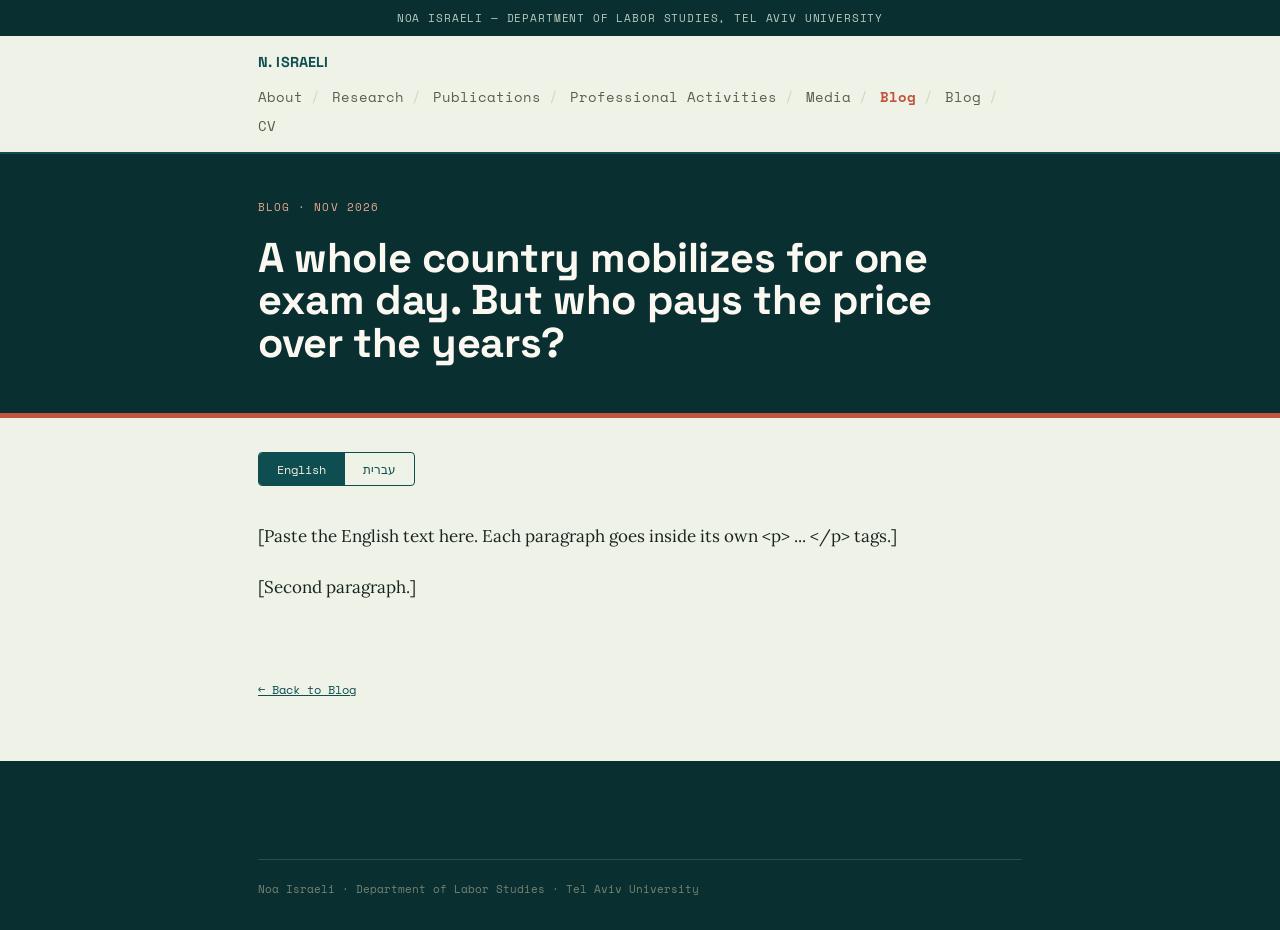
==== blog-suneung.html @ e4546d4b "add blog" ====
<!DOCTYPE html>
<html lang="en">
<head>
<meta charset="UTF-8">
<meta name="viewport" content="width=device-width, initial-scale=1.0">
<title>Noa Israeli — Blog: Suneung and Korean mothers</title>
<meta name="description" content="[One-sentence description of the post, in English.]">
<link rel="preconnect" href="https://fonts.googleapis.com">
<link rel="preconnect" href="https://fonts.gstatic.com" crossorigin>
<link href="https://fonts.googleapis.com/css2?family=Space+Grotesk:wght@500;600;700&family=Lora:ital,wght@0,400;0,500;0,600;1,400;1,500&family=Space+Mono:wght@400;700&family=Heebo:wght@400;500;700&family=Frank+Ruhl+Libre:wght@400;500;700&display=swap" rel="stylesheet">
<link rel="stylesheet" href="style.css">
<link rel="stylesheet" href="blog.css">
<link rel="canonical" href="https://noa-israeli.com/blog-suneung.html">
</head>
<body>

<div class="masthead">Noa Israeli — Department of Labor Studies, Tel Aviv University</div>

<header>
  <div class="nav-inner">
    <a class="brand" href="/">N. ISRAELI</a>
    <button class="nav-toggle" id="navToggle" aria-label="Menu">☰</button>
    <nav>
      <ul id="navList">
        <li><a href="/">About</a></li>
        <li><a href="research.html">Research</a></li>
        <li><a href="publications.html">Publications</a></li>
        <li><a href="professional.html">Professional Activities</a></li>
        <li><a href="media.html">Media</a></li>
        <li><a href="blog.html" class="active">Blog</a></li>
        <li><a href="blog.html">Blog</a></li><li><a href="cv.html">CV</a></li>
      </ul>
    </nav>
  </div>
</header>

<div class="hero-band">
  <div class="titleblock compact">
    <div class="kicker mono">Blog · Nov 2026</div>

    <!-- Title: English and Hebrew (the language switch shows one at a time) -->
    <h1 class="page-title" data-lang="en" lang="en">A whole country mobilizes for one exam day. But who pays the price over the years?</h1>
    <h1 class="page-title" data-lang="he" lang="he" dir="rtl" hidden>מדינה שלמה מתגייסת ליום בחינה אחד. אבל מי משלמות את המחיר לאורך שנים?</h1>
  </div>
</div>

<main>

  <div class="lang-switch" role="group" aria-label="Language">
    <button type="button" data-set="en" aria-pressed="true">English</button>
    <button type="button" data-set="he" aria-pressed="false">עברית</button>
  </div>

  <!-- ================= ENGLISH VERSION ================= -->
  <article class="post-body" data-lang="en" lang="en">
    <p>[Paste the English text here. Each paragraph goes inside its own &lt;p&gt; ... &lt;/p&gt; tags.]</p>
    <p>[Second paragraph.]</p>

    <!-- Optional: a sub-heading inside the post -->
    <!-- <h2>Sub-heading</h2> -->

    <!-- Optional: sources -->
    <!-- <p class="sources">Sources: ... </p> -->
  </article>

  <!-- ================= HEBREW VERSION ================= -->
  <article class="post-body" data-lang="he" lang="he" dir="rtl" hidden>
    <p>[הדביקי כאן את הטקסט בעברית. כל פסקה בתוך תגיות &lt;p&gt; ... &lt;/p&gt; משלה.]</p>
    <p>[פסקה שנייה.]</p>

    <!-- <h2>כותרת משנה</h2> -->
    <!-- <p class="sources">מקורות: ... </p> -->
  </article>

  <p class="post-back"><a href="blog.html">← Back to Blog</a></p>

</main>

<footer>
  <div class="inner">
    <div class="colophon">Noa Israeli · Department of Labor Studies · Tel Aviv University </div>
  </div>
</footer>

<script>
  const toggle = document.getElementById('navToggle');
  const list = document.getElementById('navList');
  toggle.addEventListener('click', () => list.classList.toggle('open'));
  list.querySelectorAll('a').forEach(a => a.addEventListener('click', () => list.classList.remove('open')));

  // Language switch: everything with data-lang="en" or "he" is shown/hidden together.
  // A link ending in #he (e.g. blog-suneung.html#he) opens the Hebrew version directly.
  function setLang(lang){
    document.querySelectorAll('[data-lang]').forEach(el => { el.hidden = (el.dataset.lang !== lang); });
    document.querySelectorAll('.lang-switch button').forEach(b => b.setAttribute('aria-pressed', String(b.dataset.set === lang)));
    document.documentElement.lang = lang;
    try { history.replaceState(null, '', lang === 'he' ? '#he' : location.pathname); } catch(e) {}
  }
  document.querySelectorAll('.lang-switch button').forEach(b => b.addEventListener('click', () => setLang(b.dataset.set)));
  setLang(location.hash === '#he' ? 'he' : 'en');
</script>

</body>
</html>
---- style.css ----
:root{
  --paper:#EFF2E7;
  --paper-shade:#E1E7D5;
  --ink:#182420;
  --ink-soft:#57614F;
  --teal:#0E4E51;
  --teal-deep:#092F31;
  --clay:#C1543A;
  --clay-deep:#9C4230;
  --line:#CFD8BE;
  --cream:#F4EFDF;
}
*{box-sizing:border-box;}
html{scroll-behavior:smooth;}
body{
  margin:0;
  background:var(--paper);
  color:var(--ink);
  font-family:'Lora', Georgia, serif;
  font-size:17px;
  line-height:1.72;
  -webkit-font-smoothing:antialiased;
}
a{color:var(--teal);}
a:hover{color:var(--clay);}
::selection{background:var(--clay); color:#fff;}
.mono{font-family:'Space Mono', monospace;}

.masthead{
  background:var(--teal-deep); color:#B9C9BE;
  font-family:'Space Mono', monospace;
  font-size:.66rem; letter-spacing:.08em; text-transform:uppercase;
  padding:9px 28px; text-align:center;
}
header{
  position:sticky; top:0; z-index:50;
  background:rgba(239,242,231,0.94);
  backdrop-filter:blur(6px);
  border-bottom:2px solid var(--teal);
}
.nav-inner{
  max-width:820px; margin:0 auto;
  display:flex; align-items:center; justify-content:space-between;
  padding:14px 28px; flex-wrap:wrap; gap:10px;
}
.brand{
  font-family:'Space Grotesk', sans-serif; font-weight:700; font-size:.9rem;
  letter-spacing:.01em; color:var(--teal); text-decoration:none;
}
nav ul{
  list-style:none; display:flex; gap:4px; margin:0; padding:0; flex-wrap:wrap;
  font-family:'Space Mono', monospace; font-size:.9rem;
}
nav ul li:not(:last-child)::after{content:'/'; color:var(--line); margin:0 8px;}
nav ul li{display:flex; align-items:center;}
nav a{color:var(--ink-soft); text-decoration:none;}
nav a:hover{color:var(--clay);}
nav a.active{color:var(--clay); font-weight:700;}
.nav-toggle{display:none;}

@media (max-width:760px){
  .nav-inner{justify-content:flex-start;}
  nav ul{
    position:fixed; inset:0 0 auto 0; top:auto; flex-direction:column;
    background:var(--paper); padding:18px 28px; gap:12px;
    border-bottom:2px solid var(--teal);
    transform:translateY(-140%); transition:transform .25s ease;
    align-items:flex-start;
  }
  nav ul.open{transform:translateY(0); position:absolute; top:100%;}
  nav ul li::after{display:none;}
  .nav-toggle{
    display:block; background:none; border:1px solid var(--line);
    border-radius:4px; width:36px; height:32px; cursor:pointer; color:var(--teal);
    margin-left:auto;
  }
}
main{max-width:820px; margin:0 auto; padding:0 28px;}


/* HERO band — used on every page, content varies */
.hero-band{
  background:var(--teal-deep);
  color:var(--cream);
  border-bottom:5px solid var(--clay);
}
.titleblock{max-width:820px; margin:0 auto; padding:56px 28px 44px;}
.titleblock.compact{padding:44px 28px 36px;}
.titleblock .kicker{
  font-family:'Space Mono', monospace; font-size:.66rem; color:#E3A88F;
  letter-spacing:.1em; text-transform:uppercase; margin-bottom:20px;
}
h1{
  font-family:'Space Grotesk', sans-serif; font-weight:700;
  font-size:clamp(2.3rem, 5.4vw, 3.6rem); line-height:1.03;
  margin:0 0 12px; color:#FBF8F1; letter-spacing:-.01em;
}
h1.page-title{font-size:clamp(1.8rem, 4vw, 2.6rem);}
.subtitle{
  font-family:'Lora', serif; font-style:italic; font-weight:400;
  font-size:1.12rem; color:#C7D3C4; margin:0 0 6px;
}

.abstract{
  border-top:2.5px solid var(--clay);
  border-bottom:2.5px solid var(--clay);
  padding:26px 0; margin:24px 0;
}
.abstract .label{
  font-family:'Space Mono', monospace; font-size:.66rem; font-weight:700;
  letter-spacing:.1em; text-transform:uppercase; color:var(--clay);
  margin-bottom:12px;
}
.abstract p{margin:0; color:#EDE9DB;}
.keywords{
  font-family:'Space Mono', monospace; font-size:.7rem; color:#A9B8A6;
  margin-top:16px; line-height:1.9;
}
.keywords b{color:#E3A88F; font-weight:700;}

.hero-links{
  display:flex; flex-wrap:wrap; gap:8px 22px; margin-top:22px;
  font-family:'Space Mono', monospace; font-size:.90rem;
}
.hero-links a{color:#F4EFDF; text-decoration:none; border-bottom:1px solid rgba(244,239,223,.35); padding-bottom:2px;}
.hero-links a:hover{border-color:var(--clay); color:var(--clay);}
.hero-links a.cv{font-weight:700; color:var(--clay); border-bottom-color:var(--clay);}

/* Sections */
section{padding:50px 0 54px; border-bottom:1px solid var(--line);}
section:last-of-type{border-bottom:none;}
.sec-head{display:flex; align-items:baseline; gap:14px; margin-bottom:26px;}
.sec-num{font-family:'Space Mono', monospace; font-size:.85rem; color:var(--clay); font-weight:700; display:none;}
h2{
  font-family:'Space Grotesk', sans-serif; font-weight:700; font-size:1.4rem; margin:0;
  color:var(--teal-deep); letter-spacing:-.01em;
}
h3.block-title{
  font-family:'Space Grotesk', sans-serif; font-weight:600; font-size:1.08rem;
  color:var(--teal-deep); margin:0 0 10px;
}

.table-caption{
  font-family:'Space Mono', monospace; font-size:.64rem; letter-spacing:.08em;
  text-transform:uppercase; color:var(--ink-soft); margin-bottom:10px;
}

.about-grid{display:grid; grid-template-columns:1fr 220px; gap:40px; align-items:start;}
@media (max-width:640px){
  .about-grid{grid-template-columns:1fr;}
  .figure{max-width:130px; margin:0 auto;}
}
.figure{border:1.5px solid var(--teal); padding:4px; background:var(--paper-shade);}
.figure img{width:100%; display:block; aspect-ratio:3/4; object-fit:cover;}
.figure .placeholder{
  width:100%; aspect-ratio:3/4; display:flex; align-items:center; justify-content:center;
  text-align:center; font-family:'Space Mono', monospace; font-size:.66rem;
  color:var(--ink-soft); padding:16px; line-height:1.6; border:1px dashed var(--line);
}
.about-grid > div:first-child > p:first-child{margin-top:0;}
.figure-caption{
  font-family:'Space Mono', monospace; font-size:.62rem; color:var(--ink-soft);
  margin-top:8px; text-align:center;
}

table{width:100%; border-collapse:collapse; margin-bottom:6px;}
thead th{
  font-family:'Space Mono', monospace; font-size:.62rem; letter-spacing:.06em;
  text-transform:uppercase; color:var(--teal); text-align:left;
  border-top:1.5px solid var(--teal); border-bottom:1px solid var(--line);
  padding:8px 10px;
}
tbody td{padding:14px 10px; border-bottom:1px solid var(--line); vertical-align:top; font-size:.94rem;}
tbody tr:last-child td{border-bottom:1.5px solid var(--teal);}
td.yr{font-family:'Space Mono', monospace; font-size:.78rem; color:var(--clay); white-space:nowrap; font-weight:700;}
td.amt{font-family:'Space Mono', monospace; font-size:.82rem; text-align:right; white-space:nowrap; color:var(--ink-soft);}
.row-title{font-family:'Space Grotesk', sans-serif; font-weight:600; font-size:1rem; margin-bottom:2px;}
.row-sub{color:var(--ink-soft); font-size:.88rem;}
.row-note{font-style:italic; font-size:.88rem; margin-top:4px;}

.ref-list{list-style:none; margin:0; padding:0; counter-reset:ref;}
.ref-list li{counter-increment:ref; position:relative; padding:16px 0 16px 40px; border-bottom:1px solid var(--line); font-size:.96rem;}
.ref-list li:last-child{border-bottom:none;}
.ref-list li::before{
  content:'[' counter(ref) ']'; position:absolute; left:0; top:16px;
  font-family:'Space Mono', monospace; font-size:.82rem; color:var(--clay); font-weight:700;
}
.ref-tag{
  display:inline-block; font-family:'Space Mono', monospace; font-size:.6rem;
  letter-spacing:.05em; text-transform:uppercase; color:var(--teal);
  border:1px solid var(--line); border-radius:3px; padding:1px 6px; margin-bottom:6px;
}
.ref-list .journal{font-style:italic;}
.ref-list a{font-family:'Space Mono', monospace; font-size:.74rem; margin-left:6px;}

.media-list{list-style:none; margin:0; padding:0;}
.media-list li{
  display:grid; grid-template-columns:100px 1fr auto; gap:14px; align-items:baseline;
  padding:14px 0; border-bottom:1px dashed var(--line); font-size:.94rem;
}
.media-list li:last-child{border-bottom:none;}
.media-type{font-family:'Space Mono', monospace; font-size:.70rem; letter-spacing:.06em; text-transform:uppercase; color:var(--clay); font-weight:700;}
.media-title{color:var(--ink);}
.media-title .outlet{color:var(--ink-soft); font-style:italic;}
.media-link{font-family:'Space Mono', monospace; font-size:.74rem; white-space:nowrap;}
.media-placeholder{opacity:.55;}
.media-note{
  margin-top:16px; font-family:'Space Mono', monospace; font-size:.7rem; color:var(--ink-soft);
  border-left:2px solid var(--clay); padding-left:12px;
}

.talk-block{margin-bottom:24px;}
.talk-block:last-child{margin-bottom:0;}
.talk-title{font-family:'Space Grotesk', sans-serif; font-weight:600; font-size:1rem; margin:0 0 10px; color:var(--teal-deep);}
.talk-block ul{margin:0; padding-left:0; list-style:none; color:var(--ink-soft); font-size:.92rem;}
.talk-block ul li{margin-bottom:5px; padding-left:16px; position:relative;}
.talk-block ul li::before{content:'—'; position:absolute; left:0; color:var(--clay);}

.service-cols{display:grid; grid-template-columns:1fr 1fr; gap:40px;}
@media (max-width:720px){.service-cols{grid-template-columns:1fr;}}
.service-cols h3{
  font-family:'Space Mono', monospace; font-size:.64rem; text-transform:uppercase;
  letter-spacing:.06em; color:var(--teal); margin:0 0 12px;
}
.service-cols ul{margin:0; padding-left:16px; font-size:.9rem; color:var(--ink);}
.service-cols ul li{margin-bottom:8px;}

.project-block{margin-bottom:28px; padding-bottom:28px; border-bottom:1px solid var(--line);}
.project-block:last-child{margin-bottom:0; padding-bottom:0; border-bottom:none;}
.project-status{
  display:inline-block; font-family:'Space Mono', monospace; font-size:.6rem;
  letter-spacing:.05em; text-transform:uppercase; color:var(--clay);
  border:1px solid var(--line); border-radius:3px; padding:1px 6px; margin-bottom:8px;
}

.simple-list li{
  display:flex; justify-content:flex-start; align-items:baseline; gap:14px;
  padding:14px 0; border-bottom:1px dashed var(--line); font-size:.98rem;
}
.simple-list li:last-child{border-bottom:none;}
.simple-list .level{
  font-family:'Space Mono', monospace; font-size:.78rem; letter-spacing:.05em;
  text-transform:uppercase; color:var(--clay); white-space:nowrap;
}

.cv-embed{
  border:1.5px solid var(--teal); background:var(--paper-shade); padding:10px;
}
.cv-embed iframe{width:100%; height:80vh; border:none; display:block; background:#fff;}
.cv-fallback{
  margin-top:14px; font-family:'Space Mono', monospace; font-size:.78rem; color:var(--ink-soft);
}

footer{background:var(--teal-deep); color:#D5DECF; padding:54px 0 32px;}
footer .inner{max-width:820px; margin:0 auto; padding:0 28px;}
footer .sec-head h2{color:var(--cream);}
footer .sec-num{color:var(--clay);}
footer p{color:#AFBFAB; max-width:540px; font-size:.98rem;}
footer p b{color:var(--cream); font-weight:700;}
.contact-links{margin-top:22px; display:flex; flex-wrap:wrap; gap:10px 26px; font-family:'Space Mono', monospace; font-size:.76rem;}
.contact-links a{color:var(--cream); text-decoration:none; border-bottom:1px solid rgba(244,239,223,.3); padding-bottom:2px;}
.contact-links a:hover{border-color:var(--clay); color:var(--clay);}
.colophon{margin-top:44px; padding-top:20px; border-top:1px solid rgba(244,239,223,.15); font-family:'Space Mono', monospace; font-size:.66rem; color:#748370;}

a:focus-visible, button:focus-visible{outline:2px solid var(--clay); outline-offset:2px;}
@media (prefers-reduced-motion: reduce){ html{scroll-behavior:auto;} }

.listen-wrap{max-width:520px; margin:70px auto 90px; text-align:center; padding:0 28px;}
.station-badge{
  display:inline-block; border:1.5px solid var(--teal); border-radius:4px;
  padding:10px 24px; font-family:'Space Grotesk', sans-serif; font-weight:700;
  font-size:1.05rem; color:var(--teal-deep); margin:20px 0 30px; letter-spacing:.02em;
}
.listen-wrap audio{width:100%; margin-top:8px; accent-color:var(--clay);}
.listen-back{margin-top:34px; font-family:'Space Mono', monospace; font-size:.76rem;}

p, li, td{overflow-wrap:break-word;}
---- blog.css ----
/* Blog styles — linked only from blog.html and blog-*.html, after style.css */

[hidden]{display:none !important;}

/* ---------- Blog index ---------- */
.post-list{list-style:none; margin:0; padding:0;}
.post-item{padding:28px 0; border-bottom:1px solid var(--line);}
.post-item:last-child{border-bottom:none;}
.post-date{
  font-family:'Space Mono', monospace; font-size:.72rem; letter-spacing:.06em;
  text-transform:uppercase; color:var(--clay); font-weight:700;
}
.post-item h3{
  font-family:'Space Grotesk', sans-serif; font-weight:700; font-size:1.3rem;
  line-height:1.25; margin:6px 0 4px; color:var(--teal-deep);
}
.post-item h3 a{color:inherit; text-decoration:none;}
.post-item h3 a:hover{color:var(--clay);}
.post-title-he{
  font-family:'Heebo', sans-serif; font-weight:500; font-size:1.05rem;
  color:var(--ink-soft); direction:rtl; text-align:right; margin:0 0 12px;
}
.post-title-he a{color:inherit; text-decoration:none;}
.post-title-he a:hover{color:var(--clay);}
.post-excerpt{margin:0 0 14px; font-size:.97rem;}
.post-links{
  display:flex; flex-wrap:wrap; gap:8px 22px;
  font-family:'Space Mono', monospace; font-size:.76rem;
}
.post-links .he-link{font-family:'Heebo', sans-serif; font-size:.9rem;}

/* ---------- Post page ---------- */
.lang-switch{
  display:inline-flex; border:1.5px solid var(--teal); border-radius:4px;
  overflow:hidden; margin:34px 0 0;
}
.lang-switch button{
  font-family:'Space Mono', monospace; font-size:.76rem; padding:7px 18px;
  background:none; border:none; color:var(--teal); cursor:pointer;
}
.lang-switch button + button{border-left:1.5px solid var(--teal);}
.lang-switch button[aria-pressed="true"]{background:var(--teal); color:var(--cream);}

.post-body{max-width:680px; padding:36px 0 56px;}
.post-body p{margin:0 0 1.25em;}
.post-body h2{font-size:1.2rem; margin:1.8em 0 .6em;}
.post-body blockquote{
  margin:1.4em 0; padding:2px 0 2px 18px; border-left:3px solid var(--clay);
  color:var(--ink-soft); font-style:italic;
}
.post-body .sources{font-size:.85rem; color:var(--ink-soft); border-top:1px solid var(--line); padding-top:14px; margin-top:2em;}

/* Hebrew version */
.post-body[lang="he"]{font-family:'Frank Ruhl Libre', serif; font-size:1.14rem; line-height:1.85;}
.post-body[lang="he"] h2{font-family:'Heebo', sans-serif;}
.post-body[lang="he"] blockquote{padding:2px 18px 2px 0; border-left:none; border-right:3px solid var(--clay); font-style:normal;}
h1[lang="he"]{font-family:'Heebo', sans-serif; direction:rtl; text-align:right;}

.post-back{
  margin:0 0 60px; font-family:'Space Mono', monospace; font-size:.78rem;
}
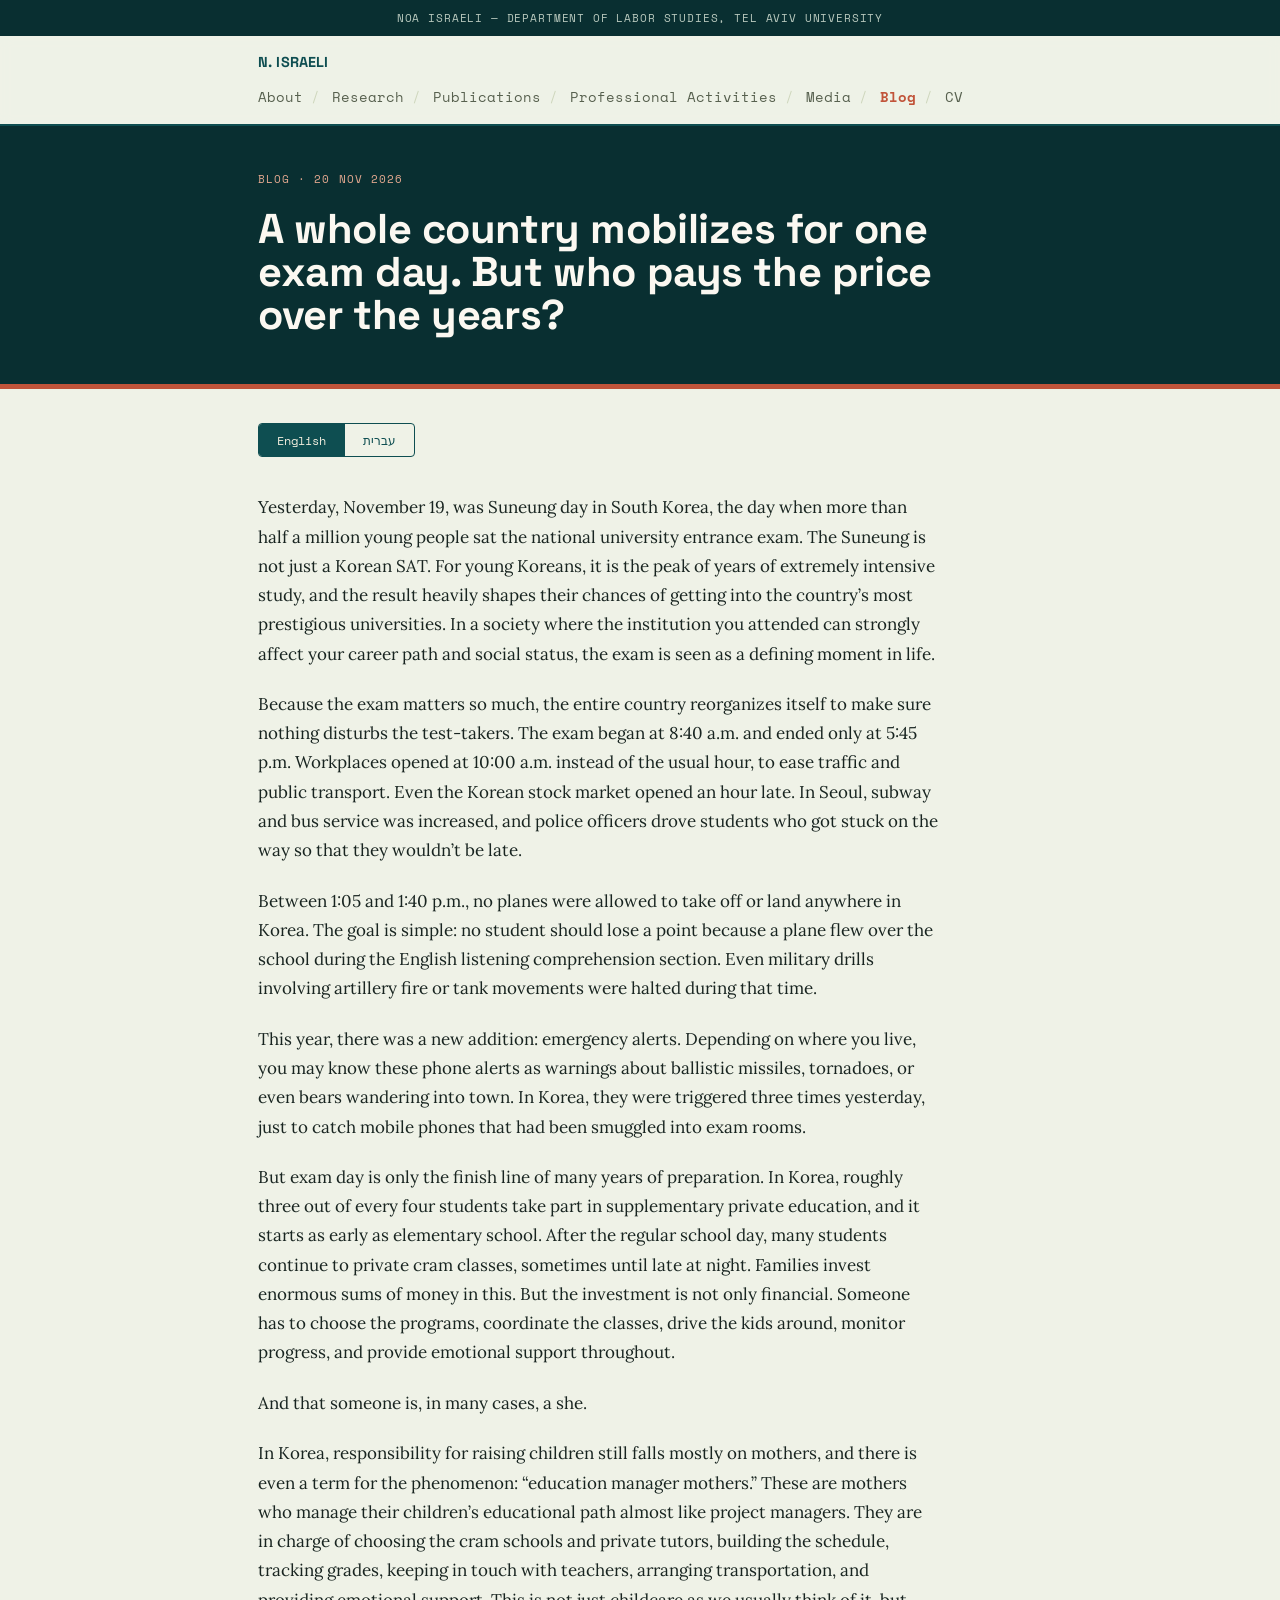
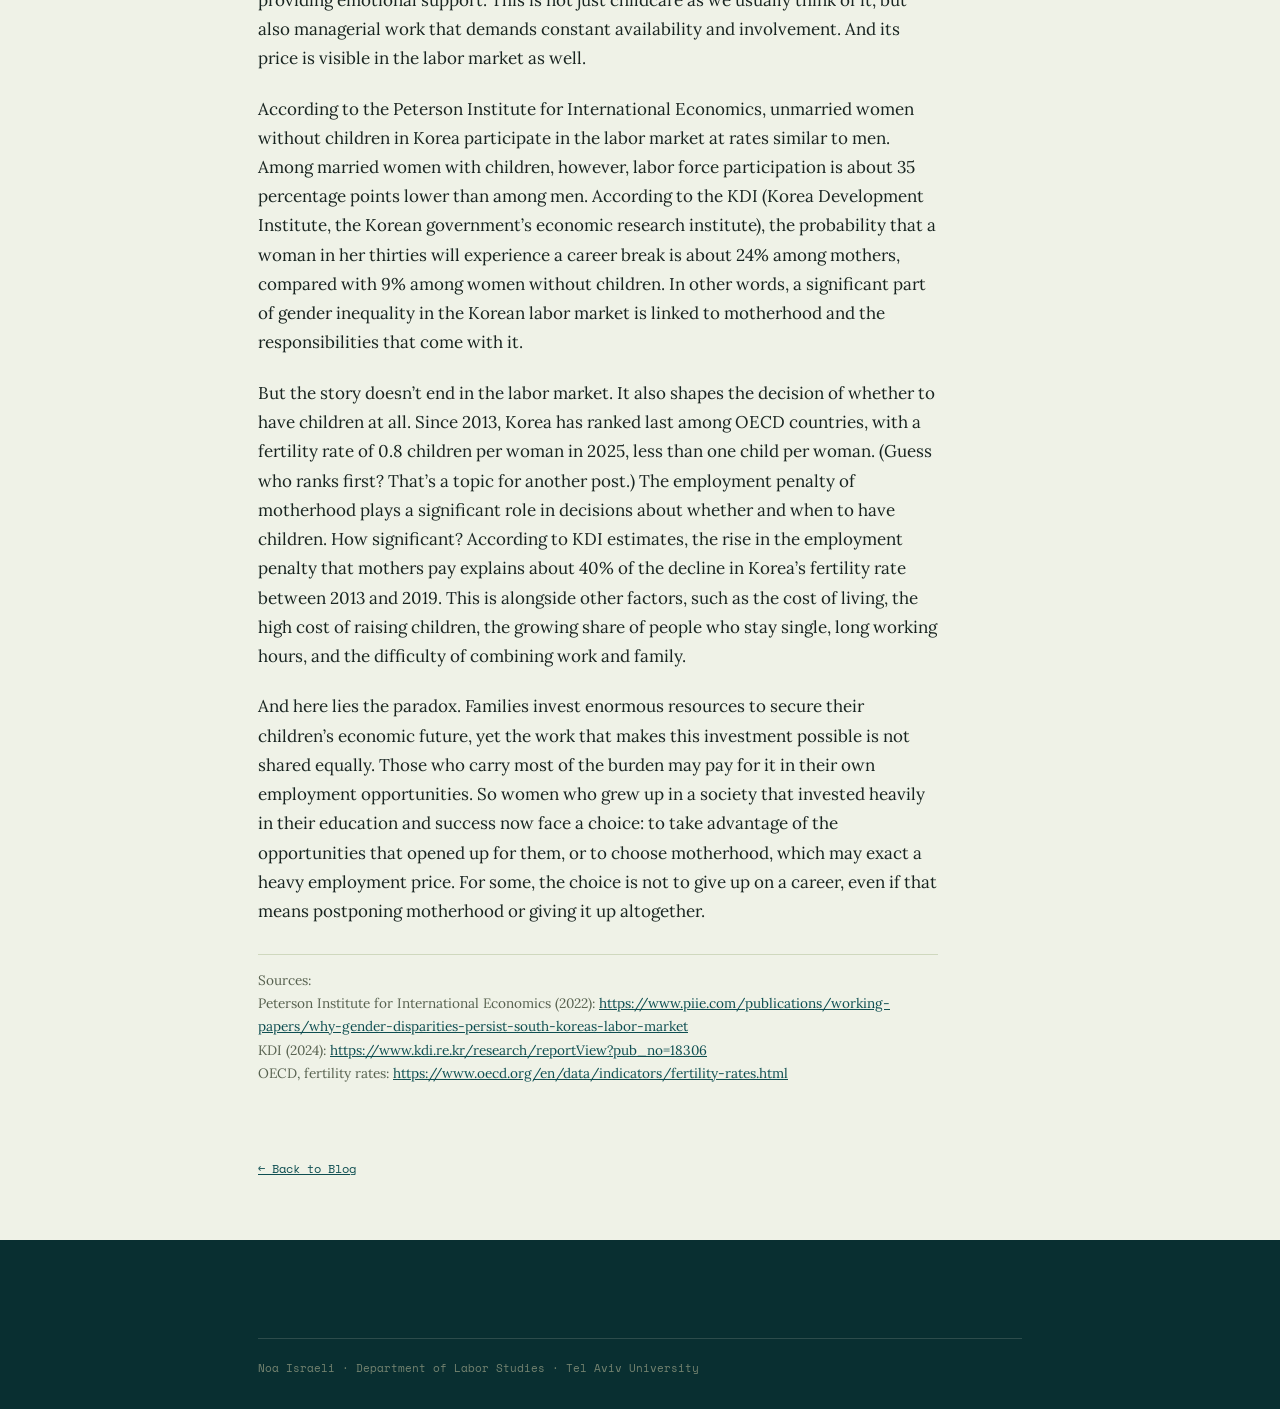
==== commit 5d613043: "update" ====
--- a/blog-suneung.html
+++ b/blog-suneung.html
@@ -4,7 +4,7 @@
 <meta charset="UTF-8">
 <meta name="viewport" content="width=device-width, initial-scale=1.0">
 <title>Noa Israeli — Blog: Suneung and Korean mothers</title>
-<meta name="description" content="[One-sentence description of the post, in English.]">
+<meta name="description" content="South Korea stops planes and delays offices for one exam day. Behind it lies years of unpaid work by mothers, and a price paid in careers and fertility.">
 <link rel="preconnect" href="https://fonts.googleapis.com">
 <link rel="preconnect" href="https://fonts.gstatic.com" crossorigin>
 <link href="https://fonts.googleapis.com/css2?family=Space+Grotesk:wght@500;600;700&family=Lora:ital,wght@0,400;0,500;0,600;1,400;1,500&family=Space+Mono:wght@400;700&family=Heebo:wght@400;500;700&family=Frank+Ruhl+Libre:wght@400;500;700&display=swap" rel="stylesheet">
@@ -28,7 +28,7 @@
         <li><a href="professional.html">Professional Activities</a></li>
         <li><a href="media.html">Media</a></li>
         <li><a href="blog.html" class="active">Blog</a></li>
-        <li><a href="blog.html">Blog</a></li><li><a href="cv.html">CV</a></li>
+        <li><a href="cv.html">CV</a></li>
       </ul>
     </nav>
   </div>
@@ -36,7 +36,7 @@
 
 <div class="hero-band">
   <div class="titleblock compact">
-    <div class="kicker mono">Blog · Nov 2026</div>
+    <div class="kicker mono">Blog · 20 Nov 2026</div>
 
     <!-- Title: English and Hebrew (the language switch shows one at a time) -->
     <h1 class="page-title" data-lang="en" lang="en">A whole country mobilizes for one exam day. But who pays the price over the years?</h1>
@@ -53,23 +53,38 @@
 
   <!-- ================= ENGLISH VERSION ================= -->
   <article class="post-body" data-lang="en" lang="en">
-    <p>[Paste the English text here. Each paragraph goes inside its own &lt;p&gt; ... &lt;/p&gt; tags.]</p>
-    <p>[Second paragraph.]</p>
-
-    <!-- Optional: a sub-heading inside the post -->
-    <!-- <h2>Sub-heading</h2> -->
-
-    <!-- Optional: sources -->
-    <!-- <p class="sources">Sources: ... </p> -->
+    <p>Yesterday, November 19, was Suneung day in South Korea, the day when more than half a million young people sat the national university entrance exam. The Suneung is not just a Korean SAT. For young Koreans, it is the peak of years of extremely intensive study, and the result heavily shapes their chances of getting into the country’s most prestigious universities. In a society where the institution you attended can strongly affect your career path and social status, the exam is seen as a defining moment in life.</p>
+    <p>Because the exam matters so much, the entire country reorganizes itself to make sure nothing disturbs the test-takers. The exam began at 8:40 a.m. and ended only at 5:45 p.m. Workplaces opened at 10:00 a.m. instead of the usual hour, to ease traffic and public transport. Even the Korean stock market opened an hour late. In Seoul, subway and bus service was increased, and police officers drove students who got stuck on the way so that they wouldn’t be late.</p>
+    <p>Between 1:05 and 1:40 p.m., no planes were allowed to take off or land anywhere in Korea. The goal is simple: no student should lose a point because a plane flew over the school during the English listening comprehension section. Even military drills involving artillery fire or tank movements were halted during that time.</p>
+    <p>This year, there was a new addition: emergency alerts. Depending on where you live, you may know these phone alerts as warnings about ballistic missiles, tornadoes, or even bears wandering into town. In Korea, they were triggered three times yesterday, just to catch mobile phones that had been smuggled into exam rooms.</p>
+    <p>But exam day is only the finish line of many years of preparation. In Korea, roughly three out of every four students take part in supplementary private education, and it starts as early as elementary school. After the regular school day, many students continue to private cram classes, sometimes until late at night. Families invest enormous sums of money in this. But the investment is not only financial. Someone has to choose the programs, coordinate the classes, drive the kids around, monitor progress, and provide emotional support throughout.</p>
+    <p>And that someone is, in many cases, a she.</p>
+    <p>In Korea, responsibility for raising children still falls mostly on mothers, and there is even a term for the phenomenon: “education manager mothers.” These are mothers who manage their children’s educational path almost like project managers. They are in charge of choosing the cram schools and private tutors, building the schedule, tracking grades, keeping in touch with teachers, arranging transportation, and providing emotional support. This is not just childcare as we usually think of it, but also managerial work that demands constant availability and involvement. And its price is visible in the labor market as well.</p>
+    <p>According to the Peterson Institute for International Economics, unmarried women without children in Korea participate in the labor market at rates similar to men. Among married women with children, however, labor force participation is about 35 percentage points lower than among men. According to the KDI (Korea Development Institute, the Korean government’s economic research institute), the probability that a woman in her thirties will experience a career break is about 24% among mothers, compared with 9% among women without children. In other words, a significant part of gender inequality in the Korean labor market is linked to motherhood and the responsibilities that come with it.</p>
+    <p>But the story doesn’t end in the labor market. It also shapes the decision of whether to have children at all. Since 2013, Korea has ranked last among OECD countries, with a fertility rate of 0.8 children per woman in 2025, less than one child per woman. (Guess who ranks first? That’s a topic for another post.) The employment penalty of motherhood plays a significant role in decisions about whether and when to have children. How significant? According to KDI estimates, the rise in the employment penalty that mothers pay explains about 40% of the decline in Korea’s fertility rate between 2013 and 2019. This is alongside other factors, such as the cost of living, the high cost of raising children, the growing share of people who stay single, long working hours, and the difficulty of combining work and family.</p>
+    <p>And here lies the paradox. Families invest enormous resources to secure their children’s economic future, yet the work that makes this investment possible is not shared equally. Those who carry most of the burden may pay for it in their own employment opportunities. So women who grew up in a society that invested heavily in their education and success now face a choice: to take advantage of the opportunities that opened up for them, or to choose motherhood, which may exact a heavy employment price. For some, the choice is not to give up on a career, even if that means postponing motherhood or giving it up altogether.</p>
+    <p class="sources">Sources:<br>
+      Peterson Institute for International Economics (2022): <a href="https://www.piie.com/publications/working-papers/why-gender-disparities-persist-south-koreas-labor-market" rel="noopener">https://www.piie.com/publications/working-papers/why-gender-disparities-persist-south-koreas-labor-market</a><br>
+      KDI (2024): <a href="https://www.kdi.re.kr/research/reportView?pub_no=18306" rel="noopener">https://www.kdi.re.kr/research/reportView?pub_no=18306</a><br>
+      OECD, fertility rates: <a href="https://www.oecd.org/en/data/indicators/fertility-rates.html" rel="noopener">https://www.oecd.org/en/data/indicators/fertility-rates.html</a></p>
   </article>
 
   <!-- ================= HEBREW VERSION ================= -->
   <article class="post-body" data-lang="he" lang="he" dir="rtl" hidden>
-    <p>[הדביקי כאן את הטקסט בעברית. כל פסקה בתוך תגיות &lt;p&gt; ... &lt;/p&gt; משלה.]</p>
-    <p>[פסקה שנייה.]</p>
-
-    <!-- <h2>כותרת משנה</h2> -->
-    <!-- <p class="sources">מקורות: ... </p> -->
+    <p>אתמול, 19 בנובמבר, היה יום ה-Suneung בקוריאה, היום שבו יותר מחצי מיליון צעירים ניגשו לבחינת הכניסה הארצית לאוניברסיטאות. ה-Suneung הוא לא סתם פסיכומטרי קוריאני. עבור צעירים קוריאנים זו נקודת השיא של שנים של לימודים אינטנסיביים מאוד, והתוצאה משפיעה מאוד על האפשרות להתקבל לאוניברסיטאות היוקרתיות ביותר. בחברה שבה המוסד שבו למדת יכול להשפיע משמעותית על מסלול הקריירה ועל המעמד החברתי, הבחינה נתפסת כאירוע מכריע בחיים.</p>
+    <p>בגלל החשיבות העצומה של המבחן, כל המדינה מתארגנת כדי לא להפריע לנבחנים. הבחינה התחילה ב-8:40 והסתיימה רק ב-17:45. מקומות עבודה התחילו אתמול ב-10:00 במקום בשעה הרגילה, כדי להפחית עומסים בדרכים ובתחבורה הציבורית. אפילו הבורסה הקוריאנית נפתחה שעה מאוחר יותר. בסיאול תוגברו הרכבת התחתית והאוטובוסים, ושוטרים הסיעו תלמידים שנתקעו בדרך כדי שלא יאחרו לבחינה.</p>
+    <p>בין 13:05 ל-13:40 לא הותרו המראות ונחיתות בכל קוריאה. המטרה פשוטה: שאף תלמיד לא יאבד נקודה כי מטוס עבר מעל בית הספר בדיוק בזמן בחינת הבנת הנשמע באנגלית. אפילו תרגילים צבאיים שכללו ירי ארטילרי או תנועת טנקים נעצרו בזמן הזה.</p>
+    <p>והשנה נוסף חידוש. זוכרים את התראות החירום מקפיצות הלב שהשתלטו לנו על הטלפונים במלחמה עם איראן? אתמול הן הופעלו 3 פעמים בקוריאה, וזה רק כדי לתפוס מכשירי טלפון שהוברחו לחדרי הבחינות.</p>
+    <p>אבל יום הבחינה הוא רק קו הסיום של שנים ארוכות של הכנה. בקוריאה, כשלושה מכל ארבעה תלמידים משתתפים במסגרות חינוך פרטיות משלימות, וזה מתחיל כבר בבית הספר היסודי. לצד יום הלימודים הרגיל, תלמידים רבים ממשיכים לשיעורי תגבור, לעתים עד שעות הלילה המאוחרות. משפחות משקיעות בכך סכומי כסף עצומים, אבל ההשקעה לא מסתכמת בכסף. מישהו צריך לבחור את המסגרות, לתאם את השיעורים, להסיע, לעקוב אחר ההתקדמות ולספק תמיכה רגשית לאורך כל הדרך.</p>
+    <p>והמישהו הזה הוא, במקרים רבים, מישהי.</p>
+    <p>בקוריאה, האחריות לגידול הילדים עדיין מוטלת על אימהות, ויש אפילו מונח לתופעה: "education manager mothers". אלה אימהות שמנהלות את המסלול החינוכי של ילדיהן כמעט כמו מנהלות פרויקט. הן אחראיות על בחירת מכוני הלימוד והמורים הפרטיים, על בניית לוח הזמנים, על מעקב אחר הציונים, על הקשר עם המורים, על ההסעות ועל התמיכה הרגשית. זו לא רק עבודת טיפול בילדים כמו שאנחנו מכירים אותה, אלא גם עבודה ניהולית שמחייבת זמינות ומעורבות תמידית. והמחיר שלה ניכר גם בשוק העבודה.</p>
+    <p>לפי מכון פיטרסון לכלכלה בינלאומית, בקוריאה נשים לא נשואות בלי ילדים משתתפות בשוק העבודה בשיעורים דומים לגברים. לעומת זאת, אצל נשים נשואות עם ילדים, שיעור ההשתתפות בשוק העבודה נמוך מזה של גברים בכ-35 נקודות אחוז. לפי ה-KDI, מכון מחקר כלכלי של הממשלה הקוריאנית, הסיכוי של נשים בשנות ה-30 לחייהן לחוות הפסקת קריירה עומד על כ-24% אצל אימהות, לעומת 9% אצל נשים בלי ילדים. במילים אחרות, חלק משמעותי מאי-השוויון המגדרי בשוק העבודה הקוריאני קשור לאימהות ולאחריות שמגיעה איתה.</p>
+    <p>אבל הסיפור לא מסתיים בשוק העבודה. הוא חוזר ומשפיע גם על ההחלטה אם להביא ילדים לעולם. מאז 2013, קוריאה נמצאת במקום האחרון מבין מדינות ה-OECD, עם שיעור פריון של 0.8 ילדים לאישה ב-2025, כלומר פחות מילד אחד לאישה (נחשו מי נמצאת במקום הראשון? אבל זה כבר לפוסט אחר). המחיר התעסוקתי של האימהות משחק תפקיד משמעותי בהחלטה אם ומתי להביא ילדים. עד כמה משמעותי? לפי הערכת ה-KDI העלייה במחיר התעסוקתי שמשלמות אימהות מסבירה כ-40% מהירידה בשיעורי הפריון בקוריאה בין 2013 ל-2019. זה קורה לצד גורמים נוספים, כמו יוקר המחיה, העלות הגבוהה של גידול ילדים, העלייה בשיעור הרווקים, שעות העבודה הארוכות והקושי לשלב עבודה ומשפחה.</p>
+    <p>וכאן טמון הפרדוקס. משפחות משקיעות משאבים עצומים כדי להבטיח את העתיד התעסוקתי של ילדיהן, אבל העבודה שמאפשרת את ההשקעה הזאת לא מתחלקת באופן שווה. מי שנושאות בעיקר הנטל עלולות לשלם על כך בהזדמנויות התעסוקתיות שלהן עצמן. וכך, נשים שגדלו בחברה שהשקיעה משאבים עצומים בהשכלתן ובהצלחתן ניצבות היום בפני בחירה: לממש את ההזדמנויות שנפתחו בפניהן, או לבחור באימהות שעלולה לגבות מהן מחיר תעסוקתי כבד. עבור חלקן, הבחירה היא לא לוותר על הקריירה, גם אם המשמעות היא לדחות את האימהות או לוותר עליה לגמרי.</p>
+    <p class="sources">מקורות:<br>
+      מכון פיטרסון (2022): <a href="https://www.piie.com/publications/working-papers/why-gender-disparities-persist-south-koreas-labor-market" rel="noopener">https://www.piie.com/publications/working-papers/why-gender-disparities-persist-south-koreas-labor-market</a><br>
+      KDI (2024): <a href="https://www.kdi.re.kr/research/reportView?pub_no=18306" rel="noopener">https://www.kdi.re.kr/research/reportView?pub_no=18306</a><br>
+      OECD, שיעורי פריון: <a href="https://www.oecd.org/en/data/indicators/fertility-rates.html" rel="noopener">https://www.oecd.org/en/data/indicators/fertility-rates.html</a></p>
   </article>
 
   <p class="post-back"><a href="blog.html">← Back to Blog</a></p>
